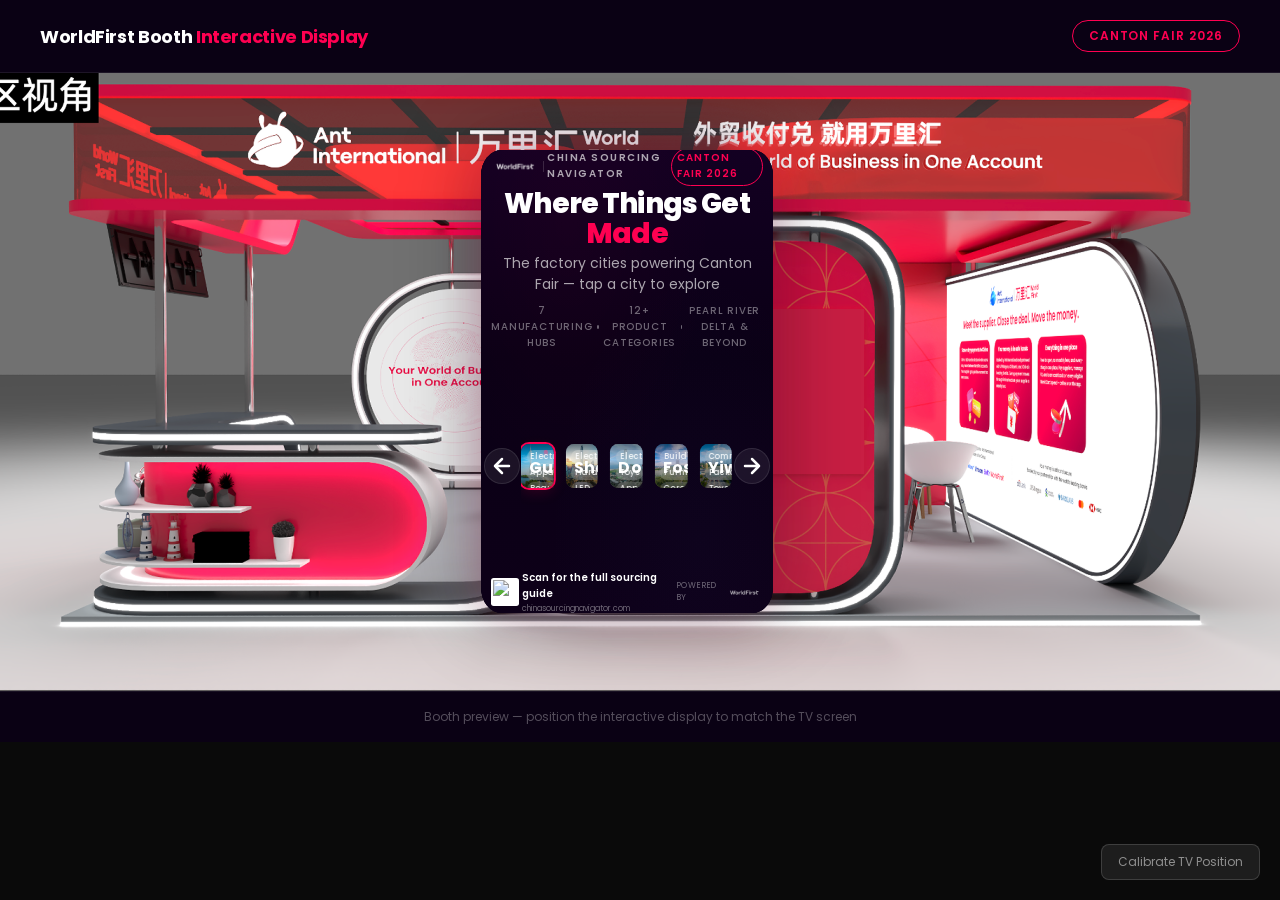
==== booth.html @ 7075e580 "Enrich city modals and add booth demo page - Expand city data: 6-8 categories per city, richer descr" ====
<!DOCTYPE html>
<html lang="en">
<head>
  <meta charset="UTF-8">
  <meta name="viewport" content="width=device-width, initial-scale=1.0">
  <title>Booth Preview — Canton Fair 2026</title>
  <link rel="preconnect" href="https://fonts.googleapis.com">
  <link rel="preconnect" href="https://fonts.gstatic.com" crossorigin>
  <link href="https://fonts.googleapis.com/css2?family=Poppins:wght@400;500;600;700&display=swap" rel="stylesheet">
  <link rel="icon" href="data:image/svg+xml,<svg xmlns='http://www.w3.org/2000/svg' viewBox='0 0 100 100'><text y='.9em' font-size='90'>🏭</text></svg>">
  <style>
    *, *::before, *::after {
      box-sizing: border-box;
      margin: 0;
      padding: 0;
    }

    body {
      font-family: 'Poppins', sans-serif;
      background: #0a0a0a;
      color: #fff;
      min-height: 100vh;
    }

    /* ── Header ── */
    .page-header {
      padding: 20px 40px;
      display: flex;
      align-items: center;
      justify-content: space-between;
      background: rgba(10, 0, 21, 0.95);
      border-bottom: 1px solid rgba(255, 255, 255, 0.08);
    }

    .page-title {
      font-size: 18px;
      font-weight: 700;
      letter-spacing: -0.02em;
    }

    .page-title span {
      color: #FF0051;
    }

    .page-badge {
      font-size: 12px;
      font-weight: 600;
      padding: 6px 16px;
      border: 1.5px solid #FF0051;
      border-radius: 50px;
      color: #FF0051;
      text-transform: uppercase;
      letter-spacing: 0.08em;
    }

    /* ── Booth Container ── */
    .booth-container {
      position: relative;
      width: 100%;
      max-width: 100%;
      overflow: hidden;
    }

    .booth-image {
      width: 100%;
      height: auto;
      display: block;
    }

    /* ── Interactive TV Frame ──
       Positioned to match the center rounded-rectangle screen
       in the booth render. Adjust these values to fine-tune. */
    .tv-frame {
      position: absolute;
      /* Calibrated to match the center rounded-rectangle screen in the 3D render */
      top: 12.5%;
      left: 37.6%;
      width: 22.8%;
      height: 75%;
      border-radius: 7% / 5.5%;
      overflow: hidden;
      /* Subtle glow to simulate screen light */
      box-shadow:
        0 0 40px rgba(255, 0, 81, 0.15),
        0 0 80px rgba(10, 0, 21, 0.4);
    }

    .tv-frame iframe {
      width: 100%;
      height: 100%;
      border: none;
      transform-origin: top left;
    }

    /* ── Calibration controls (hidden by default) ── */
    .calibration {
      position: fixed;
      bottom: 20px;
      left: 50%;
      transform: translateX(-50%);
      display: none;
      gap: 12px;
      align-items: center;
      background: rgba(0, 0, 0, 0.85);
      backdrop-filter: blur(12px);
      padding: 12px 24px;
      border-radius: 12px;
      border: 1px solid rgba(255, 255, 255, 0.1);
      z-index: 100;
      font-size: 13px;
    }

    .calibration.active {
      display: flex;
    }

    .calibration label {
      display: flex;
      align-items: center;
      gap: 6px;
      white-space: nowrap;
    }

    .calibration input[type="range"] {
      width: 100px;
      accent-color: #FF0051;
    }

    .calibration .val {
      font-family: monospace;
      color: #FF0051;
      min-width: 50px;
    }

    .calibration button {
      background: #FF0051;
      color: white;
      border: none;
      padding: 6px 14px;
      border-radius: 6px;
      cursor: pointer;
      font-family: inherit;
      font-weight: 600;
      font-size: 12px;
    }

    .toggle-calibrate {
      position: fixed;
      bottom: 20px;
      right: 20px;
      background: rgba(255, 255, 255, 0.08);
      border: 1px solid rgba(255, 255, 255, 0.15);
      color: rgba(255, 255, 255, 0.5);
      padding: 8px 16px;
      border-radius: 8px;
      cursor: pointer;
      font-family: inherit;
      font-size: 12px;
      z-index: 99;
      transition: all 0.2s;
    }

    .toggle-calibrate:hover {
      background: rgba(255, 255, 255, 0.12);
      color: white;
    }

    /* ── Footer ── */
    .page-footer {
      padding: 16px 40px;
      text-align: center;
      font-size: 12px;
      color: rgba(255, 255, 255, 0.3);
      background: rgba(10, 0, 21, 0.95);
      border-top: 1px solid rgba(255, 255, 255, 0.06);
    }
  </style>
</head>
<body>

  <header class="page-header">
    <h1 class="page-title">WorldFirst Booth <span>Interactive Display</span></h1>
    <span class="page-badge">Canton Fair 2026</span>
  </header>

  <div class="booth-container" id="booth-container">
    <img src="images/booth.png" alt="WorldFirst Canton Fair Booth" class="booth-image" id="booth-image">

    <div class="tv-frame" id="tv-frame">
      <iframe src="index.html" title="Interactive Display"></iframe>
    </div>
  </div>

  <footer class="page-footer">
    Booth preview — position the interactive display to match the TV screen
  </footer>

  <!-- Calibration tool to fine-tune TV frame position -->
  <button class="toggle-calibrate" id="toggle-cal">Calibrate TV Position</button>

  <div class="calibration" id="calibration">
    <label>Top <input type="range" id="cal-top" min="0" max="50" step="0.1" value="12.5"><span class="val" id="val-top">12.5%</span></label>
    <label>Left <input type="range" id="cal-left" min="0" max="70" step="0.1" value="37.6"><span class="val" id="val-left">37.6%</span></label>
    <label>W <input type="range" id="cal-width" min="10" max="60" step="0.1" value="22.8"><span class="val" id="val-width">22.8%</span></label>
    <label>H <input type="range" id="cal-height" min="10" max="100" step="0.1" value="75"><span class="val" id="val-height">75%</span></label>
    <label>R <input type="range" id="cal-radius" min="0" max="10" step="0.1" value="7"><span class="val" id="val-radius">7%</span></label>
    <button id="copy-css">Copy CSS</button>
  </div>

  <script>
    const tvFrame = document.getElementById('tv-frame');
    const calPanel = document.getElementById('calibration');
    const toggleBtn = document.getElementById('toggle-cal');

    toggleBtn.addEventListener('click', () => {
      calPanel.classList.toggle('active');
    });

    const sliders = {
      top:    { el: document.getElementById('cal-top'),    val: document.getElementById('val-top'),    prop: 'top',          unit: '%' },
      left:   { el: document.getElementById('cal-left'),   val: document.getElementById('val-left'),   prop: 'left',         unit: '%' },
      width:  { el: document.getElementById('cal-width'),  val: document.getElementById('val-width'),  prop: 'width',        unit: '%' },
      height: { el: document.getElementById('cal-height'), val: document.getElementById('val-height'), prop: 'height',       unit: '%' },
      radius: { el: document.getElementById('cal-radius'), val: document.getElementById('val-radius'), prop: 'borderRadius', unit: '%' },
    };

    Object.entries(sliders).forEach(([key, s]) => {
      s.el.addEventListener('input', () => {
        const v = s.el.value;
        s.val.textContent = v + s.unit;
        if (key === 'radius') {
          tvFrame.style.borderRadius = `${v}% / ${v}%`;
        } else {
          tvFrame.style[s.prop] = v + s.unit;
        }
      });
    });

    document.getElementById('copy-css').addEventListener('click', () => {
      const css = `top: ${sliders.top.el.value}%; left: ${sliders.left.el.value}%; width: ${sliders.width.el.value}%; height: ${sliders.height.el.value}%; border-radius: ${sliders.radius.el.value}% / ${sliders.radius.el.value}%;`;
      navigator.clipboard.writeText(css).then(() => {
        document.getElementById('copy-css').textContent = 'Copied!';
        setTimeout(() => document.getElementById('copy-css').textContent = 'Copy CSS', 1500);
      });
    });
  </script>
</body>
</html>
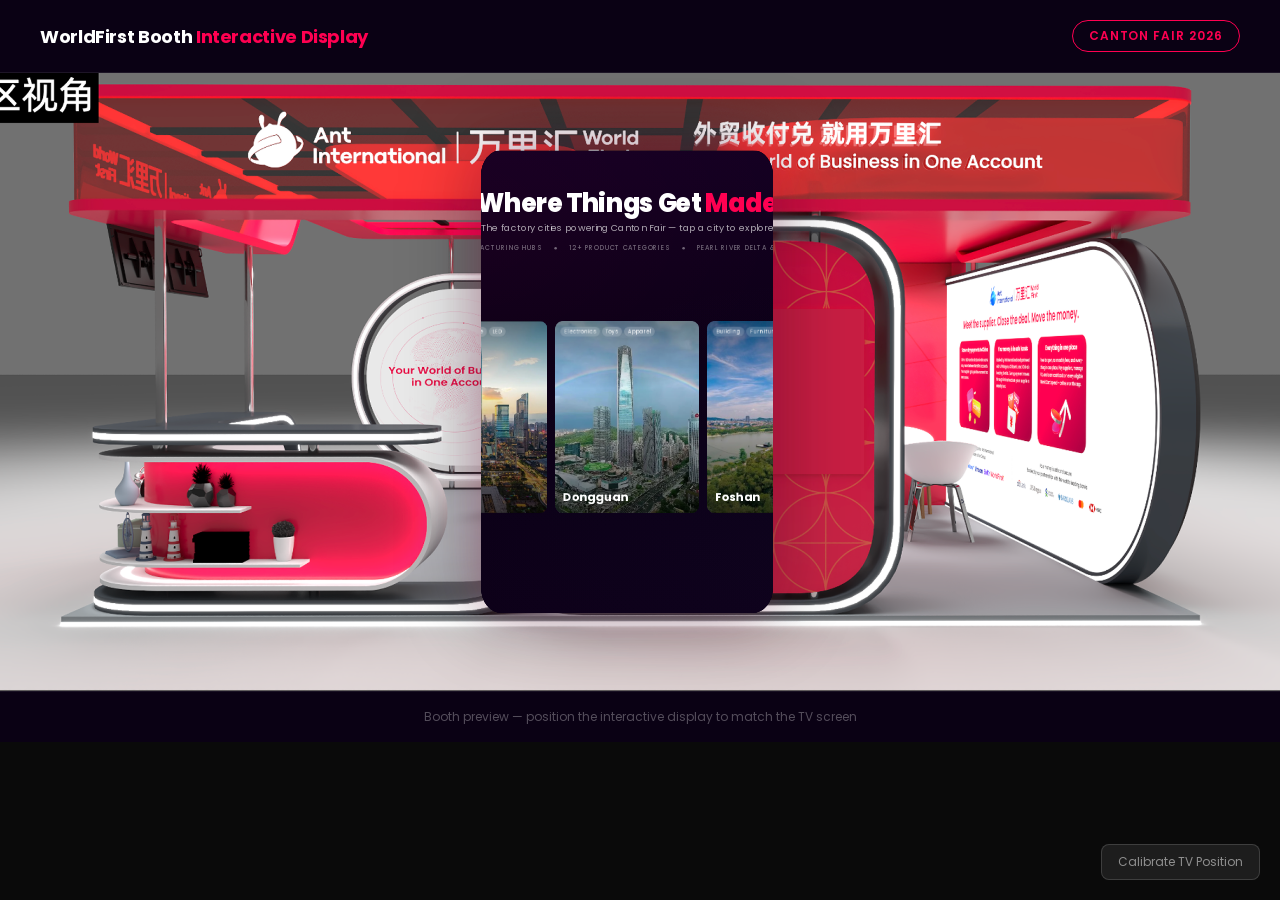
==== commit 36582763: "Fix category card sizing and booth iframe scaling - Remove flex:1 from categories-grid so cards fit " ====
--- a/booth.html
+++ b/booth.html
@@ -85,11 +85,20 @@
         0 0 80px rgba(10, 0, 21, 0.4);
     }
 
+    .tv-frame {
+      display: flex;
+      align-items: center;
+      justify-content: center;
+    }
+
     .tv-frame iframe {
-      width: 100%;
-      height: 100%;
+      /* Render at native 16:9 resolution, then scale down to fit */
+      width: 1280px;
+      height: 720px;
       border: none;
-      transform-origin: top left;
+      transform-origin: center center;
+      flex-shrink: 0;
+      /* Scale is set dynamically by JS based on actual frame size */
     }
 
     /* ── Calibration controls (hidden by default) ── */
@@ -209,8 +218,24 @@
 
   <script>
     const tvFrame = document.getElementById('tv-frame');
+    const tvIframe = tvFrame.querySelector('iframe');
     const calPanel = document.getElementById('calibration');
     const toggleBtn = document.getElementById('toggle-cal');
+
+    // Scale the 1280x720 iframe to fill the TV frame (cover mode), centered
+    function scaleIframe() {
+      const frameW = tvFrame.clientWidth;
+      const frameH = tvFrame.clientHeight;
+      // Cover: scale to fill both dimensions, overflow hidden clips edges
+      const scale = Math.max(frameW / 1280, frameH / 720);
+      tvIframe.style.transform = `scale(${scale})`;
+    }
+
+    // Run on load and resize
+    window.addEventListener('load', scaleIframe);
+    window.addEventListener('resize', scaleIframe);
+    // Also run after image loads (drives the container size)
+    document.getElementById('booth-image').addEventListener('load', scaleIframe);
 
     toggleBtn.addEventListener('click', () => {
       calPanel.classList.toggle('active');
